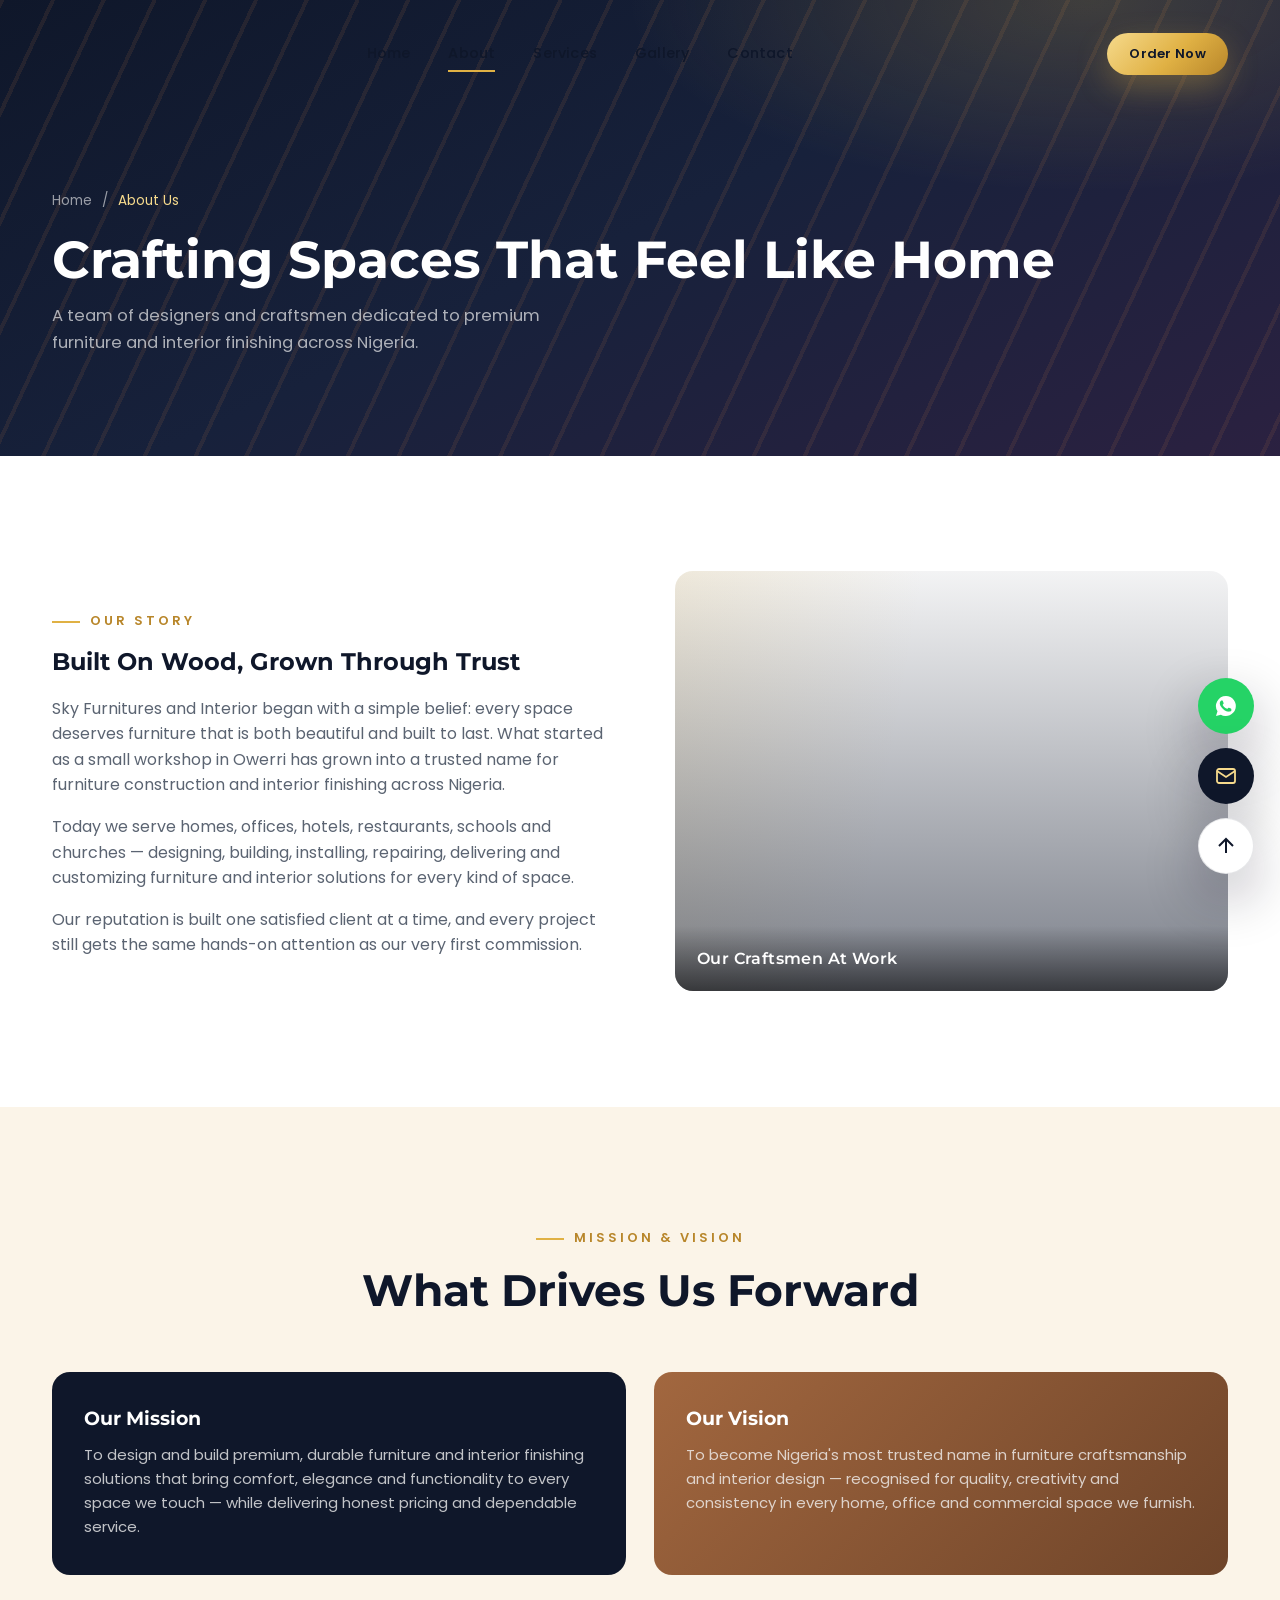
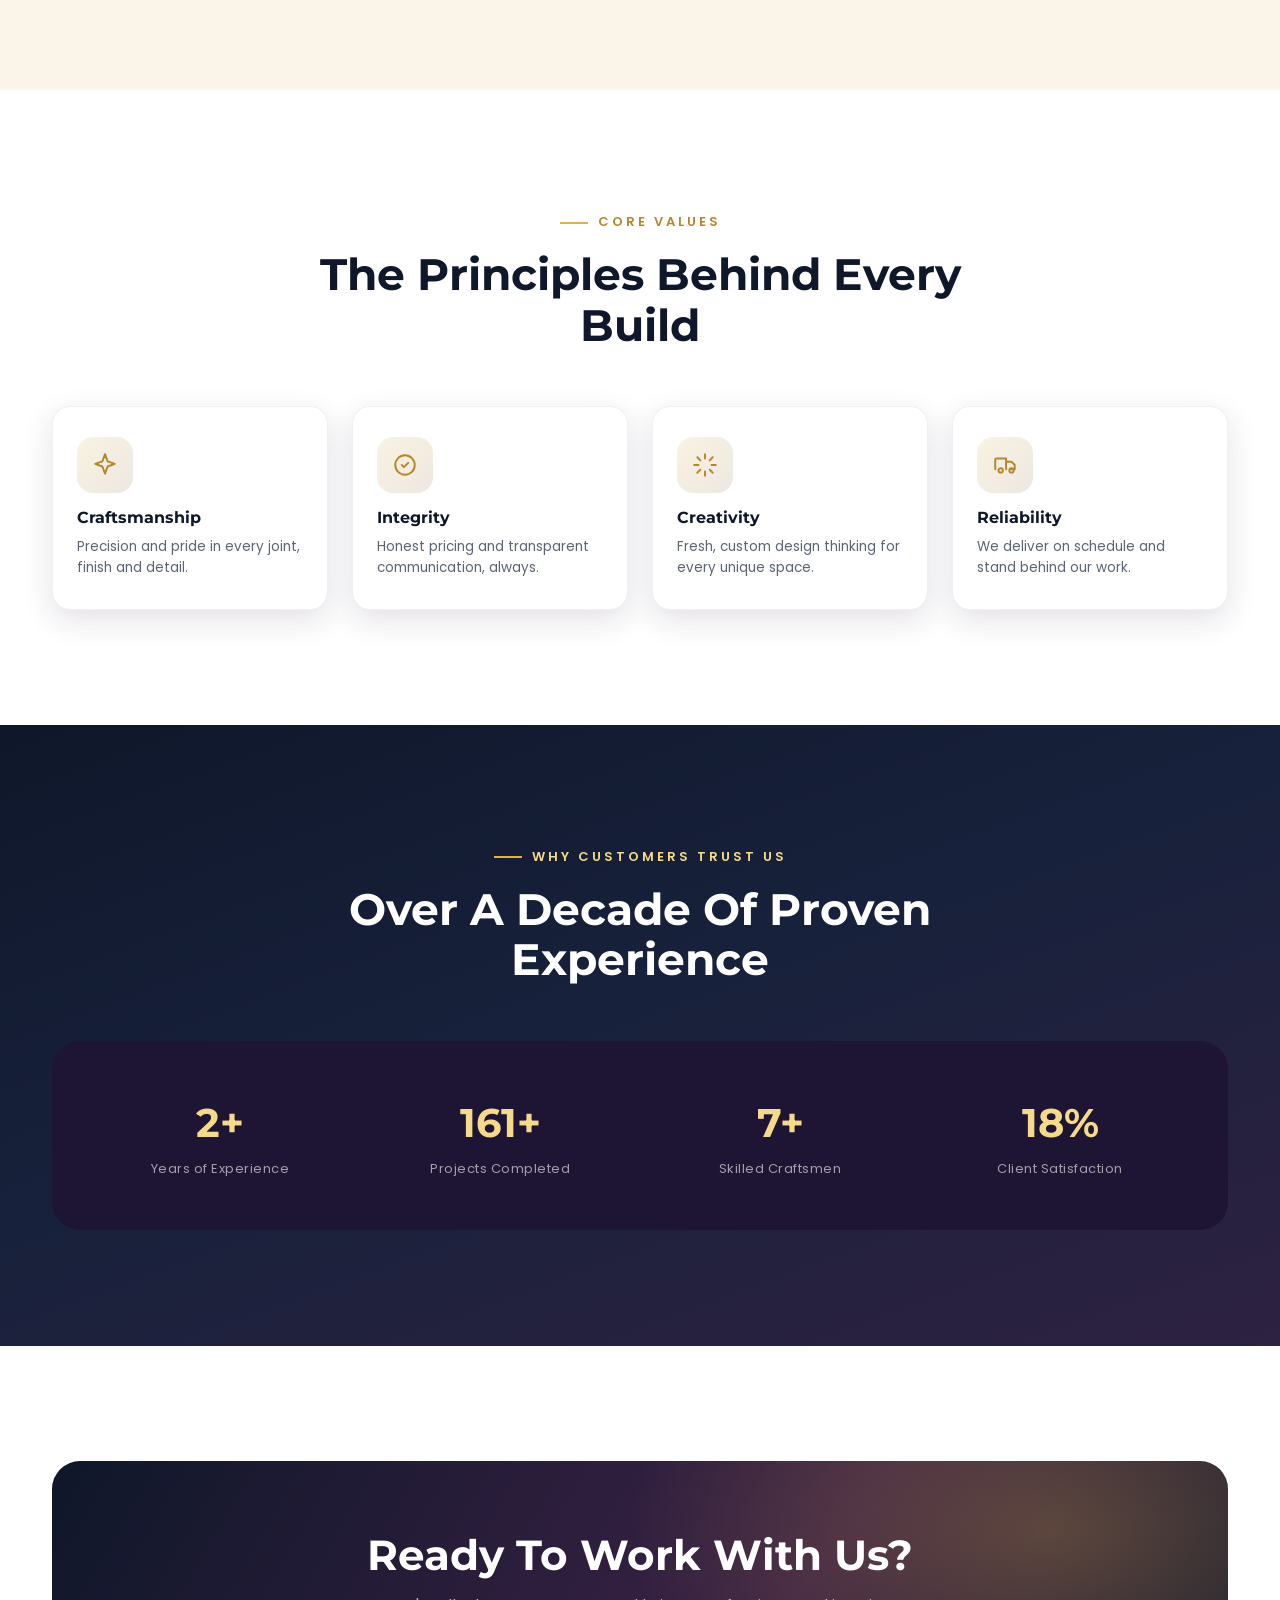
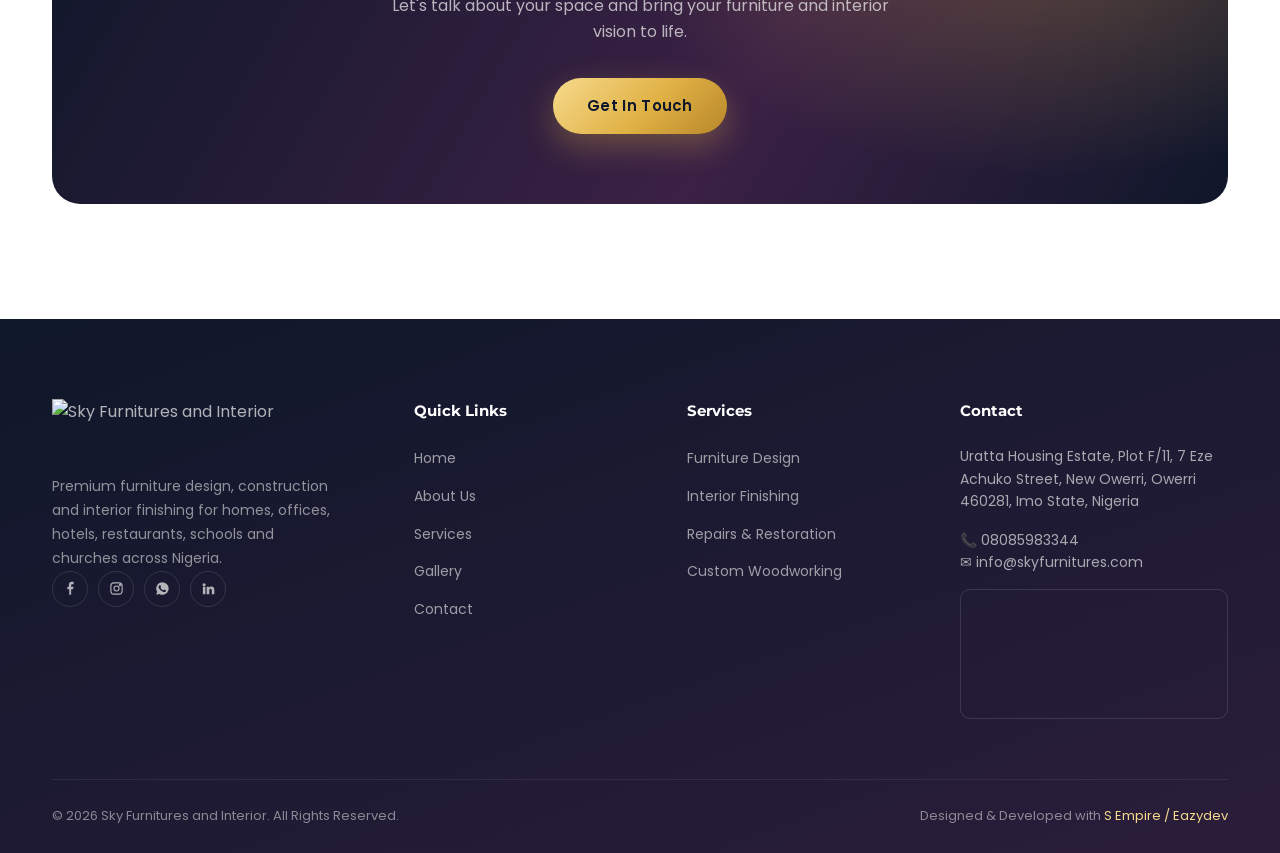
==== about.html @ 133203fb "Add files via upload" ====
<!DOCTYPE html>
<html lang="en">
<head>
<meta charset="UTF-8">
<meta name="viewport" content="width=device-width, initial-scale=1.0">
<title>About Us | Sky Furnitures &amp; Interior</title>
<meta name="description" content="Learn the story, mission, vision and values behind Sky Furnitures and Interior — premium furniture and interior finishing craftsmen in Nigeria.">
<link rel="icon" type="image/svg+xml" href="images/icon.svg">
<link rel="preconnect" href="https://fonts.googleapis.com">
<link href="https://fonts.googleapis.com/css2?family=Montserrat:wght@500;600;700;800&family=Poppins:wght@300;400;500;600;700&display=swap" rel="stylesheet">
<link rel="stylesheet" href="style.css">
<link rel="stylesheet" href="responsive.css">
</head>
<body>

<div id="preloader" aria-hidden="true"><div class="loader-mark"></div></div>

<header class="site-header on-light">
  <div class="container nav-wrap">
    <a href="index.html" class="brand" aria-label="Sky Furnitures and Interior home">
      <img src="images/logo.svg" alt="" class="logo-full">
      <img src="images/logo-light.svg" alt="Sky Furnitures and Interior" class="logo-light">
    </a>
    <nav class="nav-links" id="navLinks">
      <a href="index.html">Home</a>
      <a href="about.html">About</a>
      <a href="services.html">Services</a>
      <a href="gallery.html">Gallery</a>
      <a href="contact.html">Contact</a>
    </nav>
    <div class="nav-cta">
      <a href="contact.html#order" class="btn btn-primary btn-sm">Order Now</a>
      <button class="hamburger" id="hamburger" aria-label="Toggle menu" aria-expanded="false">
        <span></span><span></span><span></span>
      </button>
    </div>
  </div>
</header>

<section class="page-hero">
  <div class="container">
    <div class="breadcrumb"><a href="index.html">Home</a> / <span class="accent">About Us</span></div>
    <h1>Crafting Spaces That Feel Like Home</h1>
    <p>A team of designers and craftsmen dedicated to premium furniture and interior finishing across Nigeria.</p>
  </div>
</section>

<section class="section">
  <div class="container story-grid">
    <div class="reveal">
      <span class="eyebrow">Our Story</span>
      <h2 style="margin-bottom:20px;">Built On Wood, Grown Through Trust</h2>
      <p style="color:var(--text-muted);margin-bottom:16px;">Sky Furnitures and Interior began with a simple belief: every space deserves furniture that is both beautiful and built to last. What started as a small workshop in Owerri has grown into a trusted name for furniture construction and interior finishing across Nigeria.</p>
      <p style="color:var(--text-muted);margin-bottom:16px;">Today we serve homes, offices, hotels, restaurants, schools and churches — designing, building, installing, repairing, delivering and customizing furniture and interior solutions for every kind of space.</p>
      <p style="color:var(--text-muted);">Our reputation is built one satisfied client at a time, and every project still gets the same hands-on attention as our very first commission.</p>
    </div>
    <div class="reveal reveal-delay-1">
      <div class="tile photo" style="height:420px;background-image:url('https://images.unsplash.com/photo-1779031242515-205111711b23?w=1000&q=78&auto=format&fit=crop&ixlib=rb-4.1.0')">
        <span class="tile-label">Our Craftsmen At Work</span>
      </div>
    </div>
  </div>
</section>

<section class="section section-light">
  <div class="container">
    <div class="section-head center">
      <span class="eyebrow">Mission &amp; Vision</span>
      <h2>What Drives Us Forward</h2>
    </div>
    <div class="mv-grid">
      <div class="mv-card mission reveal">
        <h3>Our Mission</h3>
        <p>To design and build premium, durable furniture and interior finishing solutions that bring comfort, elegance and functionality to every space we touch — while delivering honest pricing and dependable service.</p>
      </div>
      <div class="mv-card vision reveal reveal-delay-1">
        <h3>Our Vision</h3>
        <p>To become Nigeria's most trusted name in furniture craftsmanship and interior design — recognised for quality, creativity and consistency in every home, office and commercial space we furnish.</p>
      </div>
    </div>
  </div>
</section>

<section class="section">
  <div class="container">
    <div class="section-head center">
      <span class="eyebrow">Core Values</span>
      <h2>The Principles Behind Every Build</h2>
    </div>
    <div class="values-grid">
      <div class="value-card reveal">
        <div class="why-icon"><svg viewBox="0 0 24 24" fill="none" stroke="currentColor" stroke-width="1.8" stroke-linecap="round" stroke-linejoin="round"><path d="M12 2l2.4 6.6L21 11l-6.6 2.4L12 20l-2.4-6.6L3 11l6.6-2.4z"/></svg></div>
        <h4>Craftsmanship</h4>
        <p>Precision and pride in every joint, finish and detail.</p>
      </div>
      <div class="value-card reveal reveal-delay-1">
        <div class="why-icon"><svg viewBox="0 0 24 24" fill="none" stroke="currentColor" stroke-width="1.8" stroke-linecap="round" stroke-linejoin="round"><circle cx="12" cy="12" r="9"/><path d="M9 12l2 2 4-4"/></svg></div>
        <h4>Integrity</h4>
        <p>Honest pricing and transparent communication, always.</p>
      </div>
      <div class="value-card reveal reveal-delay-2">
        <div class="why-icon"><svg viewBox="0 0 24 24" fill="none" stroke="currentColor" stroke-width="1.8" stroke-linecap="round" stroke-linejoin="round"><path d="M12 2v4M12 18v4M4.9 4.9l2.8 2.8M16.3 16.3l2.8 2.8M2 12h4M18 12h4M4.9 19.1l2.8-2.8M16.3 7.7l2.8-2.8"/></svg></div>
        <h4>Creativity</h4>
        <p>Fresh, custom design thinking for every unique space.</p>
      </div>
      <div class="value-card reveal">
        <div class="why-icon"><svg viewBox="0 0 24 24" fill="none" stroke="currentColor" stroke-width="1.8" stroke-linecap="round" stroke-linejoin="round"><path d="M3 16V7a1 1 0 0 1 1-1h9v10M14 9h4l3 3v4h-3M8 19a2 2 0 1 0 0-4 2 2 0 0 0 0 4zM18 19a2 2 0 1 0 0-4 2 2 0 0 0 0 4z"/></svg></div>
        <h4>Reliability</h4>
        <p>We deliver on schedule and stand behind our work.</p>
      </div>
    </div>
  </div>
</section>

<section class="section section-dark">
  <div class="container">
    <div class="section-head center">
      <span class="eyebrow">Why Customers Trust Us</span>
      <h2>Over A Decade Of Proven Experience</h2>
    </div>
    <div class="stats-strip">
      <div class="stat"><b data-counter="12" data-suffix="+">0</b><span>Years of Experience</span></div>
      <div class="stat"><b data-counter="850" data-suffix="+">0</b><span>Projects Completed</span></div>
      <div class="stat"><b data-counter="40" data-suffix="+">0</b><span>Skilled Craftsmen</span></div>
      <div class="stat"><b data-counter="98" data-suffix="%">0</b><span>Client Satisfaction</span></div>
    </div>
  </div>
</section>

<section class="section">
  <div class="container">
    <div class="cta-banner reveal-zoom">
      <h2>Ready To Work With Us?</h2>
      <p>Let's talk about your space and bring your furniture and interior vision to life.</p>
      <a href="contact.html" class="btn btn-primary">Get In Touch</a>
    </div>
  </div>
</section>

<footer class="site-footer">
  <div class="container">
    <div class="footer-grid">
      <div class="footer-about">
        <img src="images/logo-light.svg" alt="Sky Furnitures and Interior">
        <p>Premium furniture design, construction and interior finishing for homes, offices, hotels, restaurants, schools and churches across Nigeria.</p>
        <div class="footer-social">
          <a href="#" aria-label="Facebook"><svg viewBox="0 0 24 24" fill="currentColor"><path d="M13 22v-9h3l1-4h-4V7c0-1 .3-2 2-2h2V1h-3c-3 0-4.5 2-4.5 4.5V9H7v4h3v9z"/></svg></a>
          <a href="#" aria-label="Instagram"><svg viewBox="0 0 24 24" fill="none" stroke="currentColor" stroke-width="1.8"><rect x="3" y="3" width="18" height="18" rx="5"/><circle cx="12" cy="12" r="4"/><circle cx="17.5" cy="6.5" r="1"/></svg></a>
          <a href="https://wa.me/2348085983344" aria-label="WhatsApp"><svg viewBox="0 0 24 24" fill="currentColor"><path d="M12 2a10 10 0 0 0-8.5 15.3L2 22l4.9-1.3A10 10 0 1 0 12 2zm5.6 14.2c-.2.7-1.4 1.3-2 1.4-.5.1-1.2.1-1.9-.1-.4-.1-1-.3-1.7-.6-3-1.3-4.9-4.3-5-4.5-.2-.2-1.2-1.6-1.2-3 0-1.4.7-2.1 1-2.4.3-.3.6-.4.8-.4h.6c.2 0 .4 0 .6.5.2.5.8 1.9.8 2 .1.2.1.3 0 .5-.1.2-.1.3-.3.5l-.4.5c-.1.2-.3.3-.1.6.2.3.8 1.3 1.7 2.1 1.2 1 2.1 1.4 2.4 1.5.3.1.5.1.6-.1l.7-.8c.3-.3.5-.3.8-.2l1.8.9c.2.1.4.2.5.3.1.2.1.9-.1 1.6z"/></svg></a>
          <a href="#" aria-label="LinkedIn"><svg viewBox="0 0 24 24" fill="currentColor"><path d="M4.98 3.5a2.5 2.5 0 1 1 0 5 2.5 2.5 0 0 1 0-5zM3 9h4v12H3zM9 9h3.8v1.7h.1c.5-1 1.8-2 3.7-2 4 0 4.7 2.6 4.7 6V21h-4v-5.6c0-1.3 0-3-1.8-3-1.9 0-2.2 1.5-2.2 3V21H9z"/></svg></a>
        </div>
      </div>
      <div class="footer-col">
        <h5>Quick Links</h5>
        <ul>
          <li><a href="index.html">Home</a></li>
          <li><a href="about.html">About Us</a></li>
          <li><a href="services.html">Services</a></li>
          <li><a href="gallery.html">Gallery</a></li>
          <li><a href="contact.html">Contact</a></li>
        </ul>
      </div>
      <div class="footer-col">
        <h5>Services</h5>
        <ul>
          <li><a href="services.html">Furniture Design</a></li>
          <li><a href="services.html">Interior Finishing</a></li>
          <li><a href="services.html">Repairs &amp; Restoration</a></li>
          <li><a href="services.html">Custom Woodworking</a></li>
        </ul>
      </div>
      <div class="footer-col">
        <h5>Contact</h5>
        <div class="info-row"><p>Uratta Housing Estate, Plot F/11, 7 Eze Achuko Street, New Owerri, Owerri 460281, Imo State, Nigeria</p></div>
        <div class="info-row"><p>📞 08085983344<br>✉ info@skyfurnitures.com</p></div>
        <div class="footer-map-embed"><iframe src="https://www.google.com/maps?q=Uratta%20Housing%20Estate%2C%20New%20Owerri%2C%20Owerri%2C%20Imo%20State%2C%20Nigeria&output=embed" loading="lazy" referrerpolicy="no-referrer-when-downgrade" title="Sky Furnitures and Interior location map"></iframe></div>
      </div>
    </div>
    <div class="footer-bottom">
      <span>© 2026 Sky Furnitures and Interior. All Rights Reserved.</span>
      <span class="credit">Designed &amp; Developed with <a href="#">S Empire / Eazydev</a></span>
    </div>
  </div>
</footer>

<div class="fab-stack">
  <a class="fab fab-whatsapp" href="https://wa.me/2348085983344" target="_blank" rel="noopener" aria-label="Chat on WhatsApp">
    <span class="fab-tooltip">Chat on WhatsApp</span>
    <svg viewBox="0 0 24 24" fill="currentColor"><path d="M12 2a10 10 0 0 0-8.5 15.3L2 22l4.9-1.3A10 10 0 1 0 12 2zm5.6 14.2c-.2.7-1.4 1.3-2 1.4-.5.1-1.2.1-1.9-.1-.4-.1-1-.3-1.7-.6-3-1.3-4.9-4.3-5-4.5-.2-.2-1.2-1.6-1.2-3 0-1.4.7-2.1 1-2.4.3-.3.6-.4.8-.4h.6c.2 0 .4 0 .6.5.2.5.8 1.9.8 2 .1.2.1.3 0 .5-.1.2-.1.3-.3.5l-.4.5c-.1.2-.3.3-.1.6.2.3.8 1.3 1.7 2.1 1.2 1 2.1 1.4 2.4 1.5.3.1.5.1.6-.1l.7-.8c.3-.3.5-.3.8-.2l1.8.9c.2.1.4.2.5.3.1.2.1.9-.1 1.6z"/></svg>
  </a>
  <a class="fab fab-email" href="mailto:info@skyfurnitures.com" aria-label="Email us">
    <span class="fab-tooltip">Email Us</span>
    <svg viewBox="0 0 24 24" fill="none" stroke="currentColor" stroke-width="1.8"><rect x="3" y="5" width="18" height="14" rx="2"/><path d="M3 7l9 6 9-6"/></svg>
  </a>
  <button class="fab fab-top" aria-label="Back to top">
    <svg viewBox="0 0 24 24" fill="none" stroke="currentColor" stroke-width="2"><path d="M12 19V5M5 12l7-7 7 7"/></svg>
  </button>
</div>

<script src="script.js"></script>
</body>
</html>
---- style.css ----
/* =====================================================================
   SKY FURNITURES & INTERIOR — MAIN STYLESHEET
   Design tokens: Dark Navy / Walnut Brown / Gold / Light
   Fonts: Montserrat (display) + Poppins (body)
   ===================================================================== */

:root{
  /* ---- Brand colors ---- */
  --primary:#0F172A;
  --secondary:#1E1433;
  --accent:#E0B144;
  --accent-light:#F6DA8C;
  --accent-dark:#B8862A;
  --wood:#A2673F;
  --wood-dark:#6E4429;
  --plum:#3B2145;
  --emerald:#1C4B43;
  --light:#FBF4E8;
  --white:#FFFFFF;
  --text-dark:#1F2937;
  --text-muted:#5B6472;

  /* ---- Elevation / glass ---- */
  --glass-bg:rgba(255,255,255,0.08);
  --glass-border:rgba(224,177,68,0.22);
  --shadow-soft:0 10px 30px rgba(59,33,69,0.14);
  --shadow-lift:0 22px 55px rgba(15,10,30,0.32);
  --shadow-gold:0 12px 32px rgba(224,177,68,0.32);

  /* ---- Radii / spacing ---- */
  --radius-sm:10px;
  --radius-md:18px;
  --radius-lg:28px;
  --radius-pill:999px;
  --gap-section: clamp(64px, 9vw, 130px);
  --container:1240px;

  /* ---- Type ---- */
  --font-display:'Montserrat', sans-serif;
  --font-body:'Poppins', sans-serif;

  --ease:cubic-bezier(.16,.84,.44,1);
}

/* ---------------------------------------------------------------------
   RESET
--------------------------------------------------------------------- */
*,*::before,*::after{box-sizing:border-box;margin:0;padding:0;}
html{scroll-behavior:smooth;}
body{
  font-family:var(--font-body);
  color:var(--text-dark);
  background:var(--white);
  line-height:1.6;
  overflow-x:hidden;
  -webkit-font-smoothing:antialiased;
}
img{max-width:100%;display:block;}
a{text-decoration:none;color:inherit;}
ul{list-style:none;}
button{font-family:inherit;border:none;cursor:pointer;background:none;}
input,textarea,select{font-family:inherit;}
h1,h2,h3,h4{font-family:var(--font-display);color:var(--primary);line-height:1.15;font-weight:700;}
.container{max-width:var(--container);margin:0 auto;padding:0 32px;}

/* visible keyboard focus */
a:focus-visible,button:focus-visible,input:focus-visible,textarea:focus-visible,select:focus-visible{
  outline:2px solid var(--accent);
  outline-offset:3px;
  border-radius:4px;
}

@media (prefers-reduced-motion: reduce){
  *,*::before,*::after{animation-duration:0.001ms !important;animation-iteration-count:1 !important;transition-duration:0.001ms !important;scroll-behavior:auto !important;}
}

/* ---------------------------------------------------------------------
   UTILITIES
--------------------------------------------------------------------- */
.section{padding:var(--gap-section) 0;}
.section-dark{background:linear-gradient(160deg,var(--primary) 0%,#17213b 45%,var(--plum) 130%);color:var(--light);}
.section-dark h2,.section-dark h3{color:var(--white);}
.section-light{background:var(--light);}

.eyebrow{
  display:inline-flex;align-items:center;gap:10px;
  font-family:var(--font-body);font-size:13px;font-weight:600;
  letter-spacing:3px;text-transform:uppercase;color:var(--accent-dark);
  margin-bottom:16px;
}
.eyebrow::before{content:"";width:28px;height:2px;background:var(--accent);display:inline-block;}
.section-dark .eyebrow{color:var(--accent-light);}

.section-head{max-width:680px;margin-bottom:56px;}
.section-head.center{margin-left:auto;margin-right:auto;text-align:center;}
.section-head h2{font-size:clamp(30px,4vw,44px);margin-bottom:16px;}
.section-head p{color:var(--text-muted);font-size:17px;}
.section-dark .section-head p{color:rgba(245,245,245,0.72);}

.btn{
  display:inline-flex;align-items:center;justify-content:center;gap:10px;
  padding:16px 34px;border-radius:var(--radius-pill);
  font-weight:600;font-size:15px;letter-spacing:0.3px;
  transition:transform .35s var(--ease),box-shadow .35s var(--ease),background .35s var(--ease),color .35s var(--ease);
  position:relative;overflow:hidden;white-space:nowrap;
}
.btn-primary{
  background:linear-gradient(135deg,var(--accent-light),var(--accent) 55%,var(--accent-dark));
  color:var(--primary);box-shadow:var(--shadow-gold);
}
.btn-primary:hover{transform:translateY(-3px);box-shadow:0 20px 44px rgba(224,177,68,0.42);}
.btn-outline{
  border:1.5px solid rgba(245,245,245,0.35);color:var(--white);background:rgba(255,255,255,0.04);
}
.btn-outline:hover{border-color:var(--accent);background:rgba(212,175,55,0.1);transform:translateY(-3px);}
.btn-dark{background:var(--primary);color:var(--white);}
.btn-dark:hover{transform:translateY(-3px);box-shadow:var(--shadow-lift);}
.btn-sm{padding:11px 22px;font-size:13px;}

/* ripple */
.btn .ripple{
  position:absolute;border-radius:50%;transform:scale(0);
  background:rgba(255,255,255,0.5);animation:ripple .6s var(--ease);pointer-events:none;
}
@keyframes ripple{to{transform:scale(3.2);opacity:0;}}

.divider-wood{
  width:100%;height:34px;
  background:url("data:image/svg+xml,%3Csvg xmlns='http://www.w3.org/2000/svg' viewBox='0 0 1200 40' preserveAspectRatio='none'%3E%3Cpath d='M0 20 Q150 4 300 20 T600 20 T900 20 T1200 20' stroke='%23D4AF37' stroke-width='1.4' fill='none' opacity='0.55'/%3E%3Cpath d='M0 26 Q150 12 300 26 T600 26 T900 26 T1200 26' stroke='%238B5E3C' stroke-width='1' fill='none' opacity='0.4'/%3E%3C/svg%3E") center/cover no-repeat;
  opacity:0.9;
}

.reveal{opacity:0;transform:translateY(36px);transition:opacity .8s var(--ease),transform .8s var(--ease);}
.reveal.in-view{opacity:1;transform:translateY(0);}
.reveal-zoom{opacity:0;transform:scale(.92);transition:opacity .8s var(--ease),transform .8s var(--ease);}
.reveal-zoom.in-view{opacity:1;transform:scale(1);}
.reveal-delay-1.in-view{transition-delay:.12s;}
.reveal-delay-2.in-view{transition-delay:.24s;}
.reveal-delay-3.in-view{transition-delay:.36s;}

/* placeholder "photo" tiles built from CSS — no external images needed */
.tile{
  position:relative;border-radius:var(--radius-md);overflow:hidden;
  background:linear-gradient(145deg,#1a2740,#0c1424);
  display:flex;align-items:flex-end;
}
.tile::before{
  content:"";position:absolute;inset:0;
  background:
    radial-gradient(120% 80% at 15% 0%, rgba(212,175,55,0.18), transparent 55%),
    repeating-linear-gradient(100deg, rgba(139,94,60,0.18) 0 3px, transparent 3px 26px);
}
.tile .tile-icon{position:absolute;inset:0;display:flex;align-items:center;justify-content:center;opacity:.9;}
.tile .tile-icon svg{width:34%;max-width:150px;stroke:var(--accent);opacity:.55;}
.tile .tile-label{
  position:relative;z-index:1;padding:20px 22px;font-family:var(--font-display);
  color:var(--white);font-weight:600;letter-spacing:0.4px;
  background:linear-gradient(to top, rgba(0,0,0,0.55), transparent);
  width:100%;
}

/* photo tiles: real photography with the same premium framing as CSS placeholders */
.tile.photo{background-size:cover;background-position:center;transition:transform .6s var(--ease);}
.tile.photo::before{
  background:
    linear-gradient(180deg, rgba(15,23,42,0.05) 0%, rgba(15,23,42,0.55) 100%),
    linear-gradient(100deg, rgba(224,177,68,0.14) 0%, transparent 40%);
}
.tile.photo .tile-icon{display:none;}
a .tile.photo, .masonry-item:hover .tile.photo, .product-card:hover .tile.photo{transform:scale(1.06);}
.tile.photo{overflow:hidden;}

/* ---------------------------------------------------------------------
   PRELOADER
--------------------------------------------------------------------- */
#preloader{
  position:fixed;inset:0;z-index:9999;background:var(--primary);
  display:flex;align-items:center;justify-content:center;
  transition:opacity .6s ease, visibility .6s ease;
}
#preloader.hidden{opacity:0;visibility:hidden;}
.loader-mark{width:64px;height:64px;position:relative;}
.loader-mark::before,.loader-mark::after{
  content:"";position:absolute;inset:0;border-radius:50%;
  border:2px solid transparent;
}
.loader-mark::before{border-top-color:var(--accent);animation:spin 1s linear infinite;}
.loader-mark::after{border-bottom-color:rgba(212,175,55,0.3);animation:spin 1.6s linear infinite reverse;}
@keyframes spin{to{transform:rotate(360deg);}}

/* ---------------------------------------------------------------------
   HEADER / NAV
--------------------------------------------------------------------- */
.site-header{
  position:fixed;top:0;left:0;width:100%;z-index:1000;
  padding:22px 0;transition:padding .4s var(--ease), background .4s var(--ease), box-shadow .4s var(--ease);
}
.site-header .nav-wrap{
  display:flex;align-items:center;justify-content:space-between;
}
.brand{display:flex;align-items:center;gap:10px;}
.brand img{height:64px;width:auto;transition:height .4s var(--ease);}
.brand .logo-full{display:block;}
.brand .logo-light{display:none;}

.nav-links{display:flex;align-items:center;gap:38px;}
.nav-links a{
  font-size:14.5px;font-weight:500;color:var(--white);position:relative;
  padding:6px 0;letter-spacing:.2px;
}
.nav-links a::after{
  content:"";position:absolute;left:0;bottom:0;width:0;height:2px;
  background:var(--accent);transition:width .35s var(--ease);
}
.nav-links a:hover::after,.nav-links a.active::after{width:100%;}
.nav-links a.active{color:var(--accent-light);}

.nav-cta{display:flex;align-items:center;gap:18px;}
.hamburger{
  display:none;flex-direction:column;gap:5px;width:30px;z-index:1200;
}
.hamburger span{height:2px;width:100%;background:var(--white);transition:transform .35s var(--ease),opacity .35s var(--ease);}

.site-header.scrolled{
  background:rgba(15,23,42,0.92);backdrop-filter:blur(14px);
  box-shadow:0 8px 30px rgba(0,0,0,0.25);padding:12px 0;
}
.site-header.scrolled .brand img{height:52px;}
.site-header:not(.scrolled) .nav-links a{color:var(--white);}
.site-header.on-light:not(.scrolled) .nav-links a,
.site-header.on-light:not(.scrolled) .hamburger span{color:var(--primary);}
.site-header.on-light:not(.scrolled) .hamburger span{background:var(--primary);}
.site-header:not(.on-light):not(.scrolled) .brand .logo-full{display:none;}
.site-header:not(.on-light):not(.scrolled) .brand .logo-light{display:block;}
.site-header.scrolled .brand .logo-full{display:none;}
.site-header.scrolled .brand .logo-light{display:block;}
.site-header.on-light.scrolled .brand .logo-light{display:none;}
.site-header.on-light.scrolled .brand .logo-full{display:block;}
.hamburger span{background:var(--white);}

/* mobile menu */
@media(max-width:920px){
  .hamburger{display:flex;}
  .nav-links{
    position:fixed;top:0;right:0;height:100vh;width:min(78vw,340px);
    background:var(--primary);flex-direction:column;justify-content:center;
    gap:30px;padding:40px;transform:translateX(100%);
    transition:transform .5s var(--ease);
  }
  .nav-links.open{transform:translateX(0);box-shadow:-20px 0 50px rgba(0,0,0,.35);}
  .nav-links a{color:var(--white) !important;font-size:18px;}
  .nav-cta .btn-primary{display:none;}
  .nav-links.open::after{content:"";}
  body.menu-open{overflow:hidden;}
  .hamburger.active span:nth-child(1){transform:translateY(7px) rotate(45deg);}
  .hamburger.active span:nth-child(2){opacity:0;}
  .hamburger.active span:nth-child(3){transform:translateY(-7px) rotate(-45deg);}
}

/* ---------------------------------------------------------------------
   HERO + SLIDESHOW
--------------------------------------------------------------------- */
.hero{
  position:relative;min-height:100vh;display:flex;align-items:center;
  overflow:hidden;background:var(--primary);color:var(--white);
}
.hero-slides{position:absolute;inset:0;z-index:0;}
.hero-slide{
  position:absolute;inset:0;opacity:0;transform:scale(1.08);
  transition:opacity 1.4s var(--ease);
}
.hero-slide.active{opacity:1;z-index:1;animation:kenburns 9s ease-in-out forwards;}
@keyframes kenburns{
  0%{transform:scale(1.1) translate(0,0);}
  100%{transform:scale(1) translate(-1%, -1%);}
}
.hero-slide .slide-bg{position:absolute;inset:0;background-size:cover;background-position:center;}
.hero-slide .slide-bg::before{
  content:"";position:absolute;inset:0;
  background:
    radial-gradient(120% 90% at 80% 0%, rgba(224,177,68,0.16), transparent 55%),
    linear-gradient(150deg, rgba(15,23,42,0.55), rgba(59,33,69,0.55) 60%, rgba(15,23,42,0.75));
}
.hero-slide .slide-bg::after{
  content:"";position:absolute;inset:0;
  background-image:repeating-linear-gradient(115deg, rgba(224,177,68,0.08) 0 4px, transparent 4px 46px);
  mix-blend-mode:overlay;
}
.hero-overlay{position:absolute;inset:0;background:linear-gradient(180deg, rgba(15,23,42,0.35), rgba(15,23,42,0.92) 82%);z-index:1;}
.hero-content{position:relative;z-index:2;padding-top:80px;width:100%;}
.hero-grid{display:grid;grid-template-columns:1.15fr .85fr;gap:60px;align-items:center;}

.hero-tag{
  display:inline-flex;align-items:center;gap:10px;padding:9px 18px;
  border:1px solid rgba(212,175,55,0.4);border-radius:var(--radius-pill);
  font-size:13px;letter-spacing:2px;text-transform:uppercase;color:var(--accent-light);
  background:rgba(212,175,55,0.08);margin-bottom:26px;
}
.hero h1{
  font-size:clamp(38px,5.4vw,64px);font-weight:700;color:var(--white);
  margin-bottom:22px;
}
.hero h1 .type-cursor{display:inline-block;width:3px;background:var(--accent);margin-left:4px;animation:blink 1s steps(1) infinite;}
@keyframes blink{50%{opacity:0;}}
.hero p.lead{font-size:18px;color:rgba(245,245,245,0.78);max-width:560px;margin-bottom:36px;}
.hero-actions{display:flex;gap:18px;flex-wrap:wrap;margin-bottom:56px;}

.hero-stats{display:flex;gap:44px;flex-wrap:wrap;}
.stat b{
  display:block;font-family:var(--font-display);font-size:32px;color:var(--accent-light);
}
.stat span{font-size:13px;color:rgba(245,245,245,0.62);letter-spacing:.5px;}

/* floating product card + slide dots */
.hero-visual{position:relative;height:520px;}
.floating-card{
  position:absolute;background:var(--glass-bg);border:1px solid var(--glass-border);
  backdrop-filter:blur(16px);border-radius:var(--radius-md);padding:20px;
  box-shadow:var(--shadow-lift);animation:floaty 6s ease-in-out infinite;
}
.floating-card.card-1{top:6%;left:4%;width:230px;animation-delay:0s;}
.floating-card.card-2{bottom:10%;right:2%;width:210px;animation-delay:1.4s;}
.floating-card.card-3{top:42%;right:20%;width:150px;animation-delay:.7s;padding:14px;}
@keyframes floaty{0%,100%{transform:translateY(0);}50%{transform:translateY(-16px);}}
.floating-card .fc-icon{width:38px;height:38px;border-radius:10px;background:linear-gradient(135deg,var(--accent-light),var(--accent-dark));display:flex;align-items:center;justify-content:center;margin-bottom:12px;}
.floating-card .fc-icon svg{width:20px;height:20px;stroke:var(--primary);}
.floating-card h4{color:var(--white);font-size:15px;margin-bottom:4px;}
.floating-card p{color:rgba(245,245,245,0.6);font-size:12.5px;}

.slide-dots{position:absolute;bottom:14px;left:0;display:flex;gap:10px;z-index:3;}
.slide-dots button{
  width:34px;height:4px;border-radius:2px;background:rgba(255,255,255,0.28);
  transition:background .35s var(--ease), width .35s var(--ease);
}
.slide-dots button.active{background:var(--accent);width:52px;}

.scroll-indicator{
  position:absolute;bottom:26px;left:50%;transform:translateX(-50%);z-index:3;
  display:flex;flex-direction:column;align-items:center;gap:8px;color:rgba(245,245,245,0.55);
  font-size:11px;letter-spacing:2px;text-transform:uppercase;
}
.scroll-indicator .mouse{width:22px;height:36px;border:1.5px solid rgba(245,245,245,0.4);border-radius:12px;position:relative;}
.scroll-indicator .mouse::before{
  content:"";position:absolute;top:6px;left:50%;translate:-50% 0;width:3px;height:8px;border-radius:2px;
  background:var(--accent);animation:scrolldown 1.6s ease-in-out infinite;
}
@keyframes scrolldown{0%{opacity:1;top:6px;}100%{opacity:0;top:18px;}}

@media(max-width:980px){
  .hero-grid{grid-template-columns:1fr;}
  .hero-visual{height:340px;margin-top:20px;}
}

/* ---------------------------------------------------------------------
   ABOUT PREVIEW
--------------------------------------------------------------------- */
.about-preview .grid2{display:grid;grid-template-columns:.9fr 1.1fr;gap:70px;align-items:center;}
.about-visual{position:relative;}
.about-visual .tile{height:440px;}
.about-visual .badge-float{
  position:absolute;bottom:-30px;left:-30px;background:var(--white);
  border-radius:var(--radius-md);padding:22px 26px;box-shadow:var(--shadow-lift);
  display:flex;align-items:center;gap:16px;
}
.badge-float b{font-family:var(--font-display);font-size:30px;color:var(--accent-dark);}
.badge-float span{font-size:12.5px;color:var(--text-muted);display:block;max-width:110px;}
.about-copy p{color:var(--text-muted);margin-bottom:18px;font-size:16px;}
.about-copy .signature{font-family:var(--font-display);font-style:italic;color:var(--wood);margin:24px 0;font-size:18px;}

@media(max-width:900px){
  .about-preview .grid2{grid-template-columns:1fr;gap:80px 0;}
  .about-visual .badge-float{position:static;margin-top:22px;width:fit-content;}
}

/* ---------------------------------------------------------------------
   WHY CHOOSE US
--------------------------------------------------------------------- */
.why-grid{display:grid;grid-template-columns:repeat(3,1fr);gap:28px;}
.why-card{
  background:var(--white);border-radius:var(--radius-md);padding:34px 28px;
  box-shadow:var(--shadow-soft);transition:transform .4s var(--ease),box-shadow .4s var(--ease);
  border:1px solid rgba(15,23,42,0.05);
}
.why-card:hover{transform:translateY(-8px);box-shadow:var(--shadow-lift);}
.why-icon{
  width:56px;height:56px;border-radius:16px;display:flex;align-items:center;justify-content:center;
  background:linear-gradient(135deg,rgba(212,175,55,0.15),rgba(139,94,60,0.15));margin-bottom:20px;
}
.why-icon svg{width:26px;height:26px;stroke:var(--accent-dark);}
.why-card h3{font-size:19px;margin-bottom:10px;}
.why-card p{color:var(--text-muted);font-size:14.5px;}

@media(max-width:900px){.why-grid{grid-template-columns:repeat(2,1fr);}}
@media(max-width:560px){.why-grid{grid-template-columns:1fr;}}

/* ---------------------------------------------------------------------
   SERVICES CARDS (home preview + services page)
--------------------------------------------------------------------- */
.services-grid{display:grid;grid-template-columns:repeat(3,1fr);gap:28px;}
.service-card{
  position:relative;background:var(--primary);border-radius:var(--radius-md);
  padding:36px 30px;overflow:hidden;color:var(--white);
  transition:transform .45s var(--ease),box-shadow .45s var(--ease);
}
.service-card::before{
  content:"";position:absolute;inset:0;opacity:0;
  background:linear-gradient(135deg,rgba(212,175,55,0.22),transparent 60%);
  transition:opacity .45s var(--ease);
}
.service-card:hover{transform:translateY(-8px);box-shadow:var(--shadow-lift);}
.service-card:hover::before{opacity:1;}
.service-icon{
  width:52px;height:52px;border-radius:14px;background:rgba(212,175,55,0.12);
  border:1px solid rgba(212,175,55,0.3);display:flex;align-items:center;justify-content:center;margin-bottom:22px;
  position:relative;z-index:1;
}
.service-icon svg{width:24px;height:24px;stroke:var(--accent-light);}
.service-card h3{color:var(--white);font-size:18px;margin-bottom:10px;position:relative;z-index:1;}
.service-card p{color:rgba(245,245,245,0.62);font-size:14px;position:relative;z-index:1;}
.service-card .num{
  position:absolute;top:24px;right:28px;font-family:var(--font-display);font-size:13px;
  color:rgba(212,175,55,0.5);letter-spacing:1px;
}

.services-full-grid{display:grid;grid-template-columns:repeat(3,1fr);gap:24px;}
.service-mini{
  background:var(--white);border-radius:var(--radius-sm);padding:26px 22px;
  border:1px solid rgba(15,23,42,0.06);box-shadow:var(--shadow-soft);
  display:flex;gap:16px;align-items:flex-start;
  transition:transform .35s var(--ease),border-color .35s var(--ease);
}
.service-mini:hover{transform:translateY(-6px);border-color:rgba(212,175,55,0.5);}
.service-mini .mini-icon{
  flex:none;width:44px;height:44px;border-radius:12px;
  background:linear-gradient(135deg,rgba(212,175,55,0.15),rgba(139,94,60,0.15));
  display:flex;align-items:center;justify-content:center;
}
.service-mini .mini-icon svg{width:20px;height:20px;stroke:var(--wood-dark);}
.service-mini h4{font-size:15.5px;margin-bottom:6px;}
.service-mini p{font-size:13.5px;color:var(--text-muted);}

@media(max-width:980px){.services-grid,.services-full-grid{grid-template-columns:repeat(2,1fr);}}
@media(max-width:600px){.services-grid,.services-full-grid{grid-template-columns:1fr;}}

/* ---------------------------------------------------------------------
   FEATURED FURNITURE / PRODUCT CARDS
--------------------------------------------------------------------- */
.product-scroller{display:grid;grid-template-columns:repeat(4,1fr);gap:26px;}
.product-card{
  border-radius:var(--radius-md);overflow:hidden;background:var(--white);
  box-shadow:var(--shadow-soft);transition:transform .4s var(--ease),box-shadow .4s var(--ease);
}
.product-card:hover{transform:translateY(-8px);box-shadow:var(--shadow-lift);}
.product-card .tile{height:200px;}
.product-card .p-body{padding:22px;}
.product-card h4{font-size:16.5px;margin-bottom:6px;}
.product-card p{font-size:13.5px;color:var(--text-muted);margin-bottom:16px;}
@media(max-width:980px){.product-scroller{grid-template-columns:repeat(2,1fr);}}
@media(max-width:560px){.product-scroller{grid-template-columns:1fr;}}

/* ---------------------------------------------------------------------
   INTERIOR SHOWCASE
--------------------------------------------------------------------- */
.showcase-grid{
  display:grid;grid-template-columns:repeat(4,1fr);grid-auto-rows:150px;gap:18px;
}
.showcase-grid .tile{border-radius:var(--radius-md);}
.showcase-grid .g-a{grid-column:span 2;grid-row:span 2;}
.showcase-grid .g-b{grid-column:span 2;grid-row:span 1;}
.showcase-grid .g-c{grid-column:span 1;grid-row:span 1;}
@media(max-width:900px){
  .showcase-grid{grid-template-columns:repeat(2,1fr);grid-auto-rows:150px;}
  .showcase-grid .g-a{grid-column:span 2;grid-row:span 2;}
  .showcase-grid .g-b,.showcase-grid .g-c{grid-column:span 1;}
}

/* ---------------------------------------------------------------------
   PROCESS TIMELINE
--------------------------------------------------------------------- */
.process-track{display:grid;grid-template-columns:repeat(5,1fr);gap:20px;position:relative;}
.process-track::before{
  content:"";position:absolute;top:26px;left:8%;right:8%;height:2px;
  background:repeating-linear-gradient(90deg,rgba(212,175,55,0.5) 0 10px, transparent 10px 18px);
}
.process-step{position:relative;text-align:center;}
.process-num{
  width:54px;height:54px;border-radius:50%;margin:0 auto 20px;
  background:linear-gradient(135deg,var(--accent-light),var(--accent-dark));
  color:var(--primary);display:flex;align-items:center;justify-content:center;
  font-family:var(--font-display);font-weight:700;font-size:18px;position:relative;z-index:1;
  box-shadow:var(--shadow-gold);
}
.process-step h4{font-size:15.5px;margin-bottom:8px;color:var(--white);}
.process-step p{font-size:13px;color:rgba(245,245,245,0.6);}
@media(max-width:900px){.process-track{grid-template-columns:repeat(2,1fr);}.process-track::before{display:none;}}
@media(max-width:560px){.process-track{grid-template-columns:1fr;}}

/* ---------------------------------------------------------------------
   TESTIMONIALS
--------------------------------------------------------------------- */
.testimonial-slider{max-width:760px;margin:0 auto;position:relative;text-align:center;overflow:hidden;}
.t-track{display:flex;transition:transform .6s var(--ease);}
.t-slide{flex:0 0 100%;padding:0 12px;}
.t-quote{font-size:20px;font-family:var(--font-display);font-weight:500;color:var(--primary);line-height:1.5;margin-bottom:26px;}
.t-avatar{
  width:60px;height:60px;border-radius:50%;margin:0 auto 14px;
  background:linear-gradient(135deg,var(--wood),var(--accent-dark));
  display:flex;align-items:center;justify-content:center;color:var(--white);font-family:var(--font-display);font-weight:700;
}
.t-name{font-weight:600;font-size:15px;}
.t-role{font-size:13px;color:var(--text-muted);}
.t-stars{color:var(--accent);letter-spacing:2px;margin-bottom:16px;}
.t-nav{display:flex;justify-content:center;gap:12px;margin-top:36px;}
.t-nav button{
  width:44px;height:44px;border-radius:50%;border:1px solid rgba(15,23,42,0.15);
  display:flex;align-items:center;justify-content:center;transition:.3s var(--ease);
}
.t-nav button:hover{background:var(--primary);border-color:var(--primary);color:var(--white);}
.t-nav button svg{width:18px;height:18px;}

/* ---------------------------------------------------------------------
   FAQ ACCORDION
--------------------------------------------------------------------- */
.faq-list{max-width:820px;margin:0 auto;}
.faq-item{border-bottom:1px solid rgba(15,23,42,0.1);}
.faq-q{
  width:100%;display:flex;justify-content:space-between;align-items:center;
  padding:24px 4px;text-align:left;font-family:var(--font-display);font-weight:600;font-size:16.5px;color:var(--primary);
}
.faq-q .plus{
  flex:none;width:28px;height:28px;border-radius:50%;border:1px solid rgba(212,175,55,0.5);
  display:flex;align-items:center;justify-content:center;position:relative;transition:transform .4s var(--ease);
}
.faq-q .plus::before,.faq-q .plus::after{content:"";position:absolute;background:var(--accent-dark);}
.faq-q .plus::before{width:10px;height:1.6px;}
.faq-q .plus::after{width:1.6px;height:10px;transition:transform .3s var(--ease);}
.faq-item.open .faq-q .plus::after{transform:rotate(90deg);opacity:0;}
.faq-item.open .faq-q .plus{transform:rotate(180deg);}
.faq-a{max-height:0;overflow:hidden;transition:max-height .45s var(--ease);}
.faq-a p{padding:0 4px 24px;color:var(--text-muted);font-size:14.5px;max-width:640px;}

/* ---------------------------------------------------------------------
   CTA BANNER
--------------------------------------------------------------------- */
.cta-banner{
  position:relative;border-radius:var(--radius-lg);overflow:hidden;
  background:linear-gradient(120deg,var(--primary),var(--plum) 60%,var(--primary));
  padding:70px 60px;text-align:center;color:var(--white);
}
.cta-banner::before{
  content:"";position:absolute;inset:0;
  background:radial-gradient(60% 120% at 85% 20%, rgba(224,177,68,0.28), transparent 60%);
}
.cta-banner h2{color:var(--white);font-size:clamp(28px,4vw,42px);margin-bottom:14px;position:relative;}
.cta-banner p{color:rgba(245,245,245,0.7);margin-bottom:34px;position:relative;max-width:520px;margin-left:auto;margin-right:auto;}
.cta-banner .btn{position:relative;}

/* ---------------------------------------------------------------------
   PAGE HERO (inner pages)
--------------------------------------------------------------------- */
.page-hero{
  position:relative;padding:190px 0 100px;
  background:linear-gradient(155deg,var(--primary) 0%,#17213b 50%,var(--plum) 140%);
  color:var(--white);overflow:hidden;
}
.page-hero::before{
  content:"";position:absolute;inset:0;
  background:
    radial-gradient(60% 70% at 85% 0%, rgba(224,177,68,0.2), transparent 60%),
    repeating-linear-gradient(115deg, rgba(162,103,63,0.14) 0 4px, transparent 4px 46px);
}
.page-hero .container{position:relative;}
.breadcrumb{display:flex;gap:10px;align-items:center;font-size:13.5px;color:rgba(245,245,245,0.6);margin-bottom:18px;}
.breadcrumb .accent{color:var(--accent-light);}
.page-hero h1{color:var(--white);font-size:clamp(32px,5vw,52px);margin-bottom:14px;}
.page-hero p{color:rgba(245,245,245,0.68);max-width:560px;font-size:16.5px;}

/* ---------------------------------------------------------------------
   ABOUT PAGE
--------------------------------------------------------------------- */
.values-grid{display:grid;grid-template-columns:repeat(4,1fr);gap:24px;}
.value-card{
  background:var(--white);border-radius:var(--radius-md);padding:30px 24px;
  border:1px solid rgba(15,23,42,0.06);box-shadow:var(--shadow-soft);
  transition:transform .35s var(--ease);
}
.value-card:hover{transform:translateY(-6px);}
.value-card .why-icon{margin-bottom:16px;}
.value-card h4{font-size:16px;margin-bottom:8px;}
.value-card p{font-size:13.5px;color:var(--text-muted);}
@media(max-width:900px){.values-grid{grid-template-columns:repeat(2,1fr);}}
@media(max-width:560px){.values-grid{grid-template-columns:1fr;}}

.mv-grid{display:grid;grid-template-columns:1fr 1fr;gap:28px;margin-top:40px;}
.mv-card{
  padding:36px 32px;border-radius:var(--radius-md);
}
.mv-card.mission{background:var(--primary);color:var(--white);}
.mv-card.vision{background:linear-gradient(135deg,var(--wood),var(--wood-dark));color:var(--white);}
.mv-card h3{color:var(--white);margin-bottom:14px;}
.mv-card p{color:rgba(245,245,245,0.78);font-size:15px;}
@media(max-width:768px){.mv-grid{grid-template-columns:1fr;}}

.stats-strip{
  display:grid;grid-template-columns:repeat(4,1fr);gap:24px;
  background:var(--secondary);border-radius:var(--radius-lg);padding:50px 40px;color:var(--white);
}
.stats-strip .stat{text-align:center;}
.stats-strip .stat b{font-size:40px;}
@media(max-width:768px){.stats-strip{grid-template-columns:repeat(2,1fr);}}

.story-grid{display:grid;grid-template-columns:1fr 1fr;gap:70px;align-items:center;}
@media(max-width:900px){.story-grid{grid-template-columns:1fr;}}

/* ---------------------------------------------------------------------
   GALLERY PAGE
--------------------------------------------------------------------- */
.gallery-filters{display:flex;flex-wrap:wrap;gap:12px;margin-bottom:44px;}
.filter-btn{
  padding:10px 22px;border-radius:var(--radius-pill);border:1px solid rgba(15,23,42,0.12);
  font-size:13.5px;font-weight:500;color:var(--text-muted);transition:.35s var(--ease);
}
.filter-btn:hover{border-color:var(--accent);color:var(--primary);}
.filter-btn.active{background:var(--primary);color:var(--white);border-color:var(--primary);}

.masonry{columns:4 220px;column-gap:20px;}
.masonry-item{
  break-inside:avoid;margin-bottom:20px;border-radius:var(--radius-md);overflow:hidden;
  position:relative;cursor:zoom-in;transition:opacity .4s var(--ease);
}
.masonry-item .tile{width:100%;}
.masonry-item.hide{display:none;}
.masonry-item .m-overlay{
  position:absolute;inset:0;background:linear-gradient(0deg, rgba(15,23,42,0.75), transparent 55%);
  opacity:0;transition:opacity .35s var(--ease);
  display:flex;align-items:flex-end;padding:18px;color:var(--white);
}
.masonry-item:hover .m-overlay{opacity:1;}
.masonry-item:hover .tile-icon svg{transform:scale(1.1);}
.masonry-item .m-overlay span{font-family:var(--font-display);font-weight:600;font-size:14.5px;}
@media(max-width:1100px){.masonry{columns:3 200px;}}
@media(max-width:700px){.masonry{columns:2 160px;}}
@media(max-width:460px){.masonry{columns:1;}}

/* lightbox */
.lightbox{
  position:fixed;inset:0;background:rgba(9,13,23,0.94);z-index:3000;
  display:flex;align-items:center;justify-content:center;opacity:0;visibility:hidden;
  transition:opacity .4s var(--ease), visibility .4s var(--ease);
}
.lightbox.open{opacity:1;visibility:visible;}
.lightbox-inner{width:min(720px,88vw);}
.lightbox-inner .tile{height:min(60vh,480px);width:100%;border-radius:var(--radius-md);}
.lightbox-caption{color:var(--white);text-align:center;margin-top:18px;font-family:var(--font-display);}
.lightbox-close{
  position:absolute;top:28px;right:32px;width:46px;height:46px;border-radius:50%;
  background:rgba(255,255,255,0.08);color:var(--white);display:flex;align-items:center;justify-content:center;
  font-size:22px;transition:.3s var(--ease);
}
.lightbox-close:hover{background:var(--accent);color:var(--primary);}
.lightbox-arrow{
  position:absolute;top:50%;translate:0 -50%;width:52px;height:52px;border-radius:50%;
  background:rgba(255,255,255,0.08);color:var(--white);display:flex;align-items:center;justify-content:center;
  transition:.3s var(--ease);
}
.lightbox-arrow:hover{background:var(--accent);color:var(--primary);}
.lightbox-arrow.prev{left:24px;}.lightbox-arrow.next{right:24px;}

/* ---------------------------------------------------------------------
   CONTACT PAGE
--------------------------------------------------------------------- */
.contact-grid{display:grid;grid-template-columns:.9fr 1.1fr;gap:56px;}
.contact-info-card{
  background:var(--primary);color:var(--white);border-radius:var(--radius-lg);padding:44px 36px;
}
.contact-info-card h3{color:var(--white);margin-bottom:26px;}
.info-row{display:flex;gap:16px;margin-bottom:26px;align-items:flex-start;}
.info-row .why-icon{background:rgba(212,175,55,0.12);flex:none;}
.info-row .why-icon svg{stroke:var(--accent-light);}
.info-row h4{font-size:14.5px;color:var(--white);margin-bottom:4px;}
.info-row p{font-size:14px;color:rgba(245,245,245,0.65);}
.hours-list{margin-top:30px;border-top:1px solid rgba(255,255,255,0.1);padding-top:24px;}
.hours-row{display:flex;justify-content:space-between;font-size:13.5px;color:rgba(245,245,245,0.7);padding:6px 0;}
.hours-row b{color:var(--white);font-weight:500;}
.social-row{display:flex;gap:12px;margin-top:26px;}
.social-row a{
  width:40px;height:40px;border-radius:50%;border:1px solid rgba(255,255,255,0.15);
  display:flex;align-items:center;justify-content:center;transition:.3s var(--ease);
}
.social-row a:hover{background:var(--accent);border-color:var(--accent);color:var(--primary);}
.social-row svg{width:17px;height:17px;}

.map-placeholder{
  margin-top:24px;height:170px;border-radius:var(--radius-md);
  background:repeating-linear-gradient(45deg, rgba(255,255,255,0.05) 0 10px, rgba(255,255,255,0.02) 10px 20px);
  border:1px dashed rgba(255,255,255,0.2);
  display:flex;align-items:center;justify-content:center;color:rgba(245,245,245,0.55);font-size:13px;gap:8px;
}
.map-embed{
  margin-top:24px;height:220px;border-radius:var(--radius-md);overflow:hidden;
  border:1px solid rgba(255,255,255,0.15);filter:saturate(0.85) contrast(1.05);
}
.map-embed iframe{width:100%;height:100%;border:0;display:block;}
.footer-map-embed{
  height:130px;border-radius:var(--radius-sm);overflow:hidden;margin-top:6px;
  border:1px solid rgba(255,255,255,0.12);filter:saturate(0.85) contrast(1.05);
}
.footer-map-embed iframe{width:100%;height:100%;border:0;display:block;}

form .form-row{display:grid;grid-template-columns:1fr 1fr;gap:20px;margin-bottom:20px;}
.field{display:flex;flex-direction:column;gap:8px;margin-bottom:20px;}
.field label{font-size:13.5px;font-weight:500;color:var(--primary);}
.field input,.field select,.field textarea{
  padding:15px 18px;border-radius:var(--radius-sm);border:1.5px solid rgba(15,23,42,0.12);
  font-size:14.5px;color:var(--text-dark);transition:border-color .3s var(--ease), box-shadow .3s var(--ease);
  background:var(--white);
}
.field input:focus,.field select:focus,.field textarea:focus{
  border-color:var(--accent);box-shadow:0 0 0 4px rgba(212,175,55,0.14);outline:none;
}
.field textarea{resize:vertical;min-height:120px;}
.field.error input,.field.error select,.field.error textarea{border-color:#D64545;}
.field .err-msg{font-size:12px;color:#D64545;display:none;}
.field.error .err-msg{display:block;}
.contact-form-card{
  background:var(--white);border-radius:var(--radius-lg);padding:44px 40px;
  box-shadow:var(--shadow-soft);border:1px solid rgba(15,23,42,0.05);
}
@media(max-width:900px){
  .contact-grid{grid-template-columns:1fr;}
  form .form-row{grid-template-columns:1fr;}
  .contact-form-card{padding:32px 24px;}
}

/* ---------------------------------------------------------------------
   ORDER FORM SECTION
--------------------------------------------------------------------- */
.order-card{
  background:var(--white);border-radius:var(--radius-lg);padding:48px 44px;
  box-shadow:var(--shadow-lift);border:1px solid rgba(15,23,42,0.05);max-width:960px;margin:0 auto;
}
@media(max-width:768px){.order-card{padding:30px 22px;}}

/* success popup / toast */
.success-popup{
  position:fixed;top:20px;right:20px;z-index:4000;
  background:var(--white);border-radius:var(--radius-md);padding:22px 26px;
  box-shadow:var(--shadow-lift);display:flex;gap:16px;align-items:flex-start;
  max-width:340px;transform:translateX(120%);opacity:0;transition:transform .5s var(--ease),opacity .5s var(--ease);
}
.success-popup.show{transform:translateX(0);opacity:1;}
.success-popup .sp-icon{
  flex:none;width:40px;height:40px;border-radius:50%;background:rgba(34,197,94,0.15);
  display:flex;align-items:center;justify-content:center;
}
.success-popup .sp-icon svg{width:20px;height:20px;stroke:#16A34A;}
.success-popup h5{font-size:15px;margin-bottom:4px;}
.success-popup p{font-size:13px;color:var(--text-muted);}
.success-popup .sp-close{position:absolute;top:10px;right:12px;font-size:16px;color:var(--text-muted);}

.popup-overlay{
  position:fixed;inset:0;background:rgba(15,23,42,0.6);z-index:3900;
  opacity:0;visibility:hidden;transition:.4s var(--ease);
}
.popup-overlay.show{opacity:1;visibility:visible;}
.modal-success{
  position:fixed;top:50%;left:50%;translate:-50% -50%;z-index:4000;
  background:var(--white);border-radius:var(--radius-lg);padding:48px 42px;text-align:center;
  width:min(420px,88vw);opacity:0;visibility:hidden;scale:.9;
  transition:opacity .4s var(--ease), visibility .4s var(--ease), scale .4s var(--ease);
}
.modal-success.show{opacity:1;visibility:visible;scale:1;}
.modal-success .sp-icon{width:64px;height:64px;margin:0 auto 20px;background:rgba(34,197,94,0.12);}
.modal-success .sp-icon svg{width:30px;height:30px;}
.modal-success h3{margin-bottom:10px;}
.modal-success p{color:var(--text-muted);margin-bottom:26px;font-size:14.5px;}

/* ---------------------------------------------------------------------
   FLOATING ACTION BUTTONS
--------------------------------------------------------------------- */
.fab-stack{position:fixed;right:26px;bottom:26px;display:flex;flex-direction:column;gap:14px;z-index:900;}
.fab{
  width:56px;height:56px;border-radius:50%;display:flex;align-items:center;justify-content:center;
  box-shadow:var(--shadow-lift);transition:transform .35s var(--ease);position:relative;
}
.fab:hover{transform:translateY(-4px) scale(1.05);}
.fab svg{width:24px;height:24px;}
.fab-whatsapp{background:#25D366;color:var(--white);}
.fab-email{background:var(--primary);color:var(--accent-light);}
.fab-top{
  background:var(--white);color:var(--primary);border:1px solid rgba(15,23,42,0.1);
  opacity:0;visibility:hidden;transform:translateY(10px);
}
.fab-top.show{opacity:1;visibility:visible;transform:translateY(0);}
.fab-tooltip{
  position:absolute;right:66px;top:50%;translate:0 -50%;background:var(--primary);color:var(--white);
  padding:6px 12px;border-radius:6px;font-size:12px;white-space:nowrap;opacity:0;pointer-events:none;
  transition:opacity .3s var(--ease);
}
.fab:hover .fab-tooltip{opacity:1;}

/* ---------------------------------------------------------------------
   FOOTER
--------------------------------------------------------------------- */
.site-footer{background:linear-gradient(160deg,var(--primary),var(--plum) 160%);color:rgba(245,245,245,0.7);padding-top:80px;}
.footer-grid{display:grid;grid-template-columns:1.4fr 1fr 1fr 1.2fr;gap:50px;padding-bottom:60px;}
.footer-about img{height:58px;margin-bottom:18px;}
.footer-about p{font-size:14px;line-height:1.7;color:rgba(245,245,245,0.55);max-width:280px;}
.footer-col h5{color:var(--white);font-size:15px;margin-bottom:22px;font-family:var(--font-display);}
.footer-col ul li{margin-bottom:12px;}
.footer-col a{font-size:14px;color:rgba(245,245,245,0.6);transition:color .3s var(--ease);}
.footer-col a:hover{color:var(--accent-light);}
.footer-col .info-row{margin-bottom:16px;}
.footer-map{height:110px;border-radius:var(--radius-sm);margin-top:6px;
  background:repeating-linear-gradient(45deg, rgba(255,255,255,0.05) 0 10px, rgba(255,255,255,0.02) 10px 20px);
  border:1px dashed rgba(255,255,255,0.15);display:flex;align-items:center;justify-content:center;font-size:12px;color:rgba(245,245,245,0.5);}
.footer-bottom{
  border-top:1px solid rgba(255,255,255,0.08);padding:26px 0;
  display:flex;justify-content:space-between;align-items:center;flex-wrap:wrap;gap:14px;font-size:13px;color:rgba(245,245,245,0.5);
}
.footer-social{display:flex;gap:10px;}
.footer-social a{
  width:36px;height:36px;border-radius:50%;border:1px solid rgba(255,255,255,0.12);
  display:flex;align-items:center;justify-content:center;transition:.3s var(--ease);
}
.footer-social a:hover{background:var(--accent);border-color:var(--accent);color:var(--primary);}
.footer-social svg{width:15px;height:15px;}
.footer-bottom .credit a{color:var(--accent-light);}
@media(max-width:980px){.footer-grid{grid-template-columns:1fr 1fr;}}
@media(max-width:560px){.footer-grid{grid-template-columns:1fr;}}

/* counter animation helper class present in HTML already handled via JS */
---- responsive.css ----
/* =====================================================================
   RESPONSIVE.CSS — breakpoint refinements layered on top of style.css
   ===================================================================== */

/* Large screens */
@media(min-width:1600px){
  .container{max-width:1400px;}
}

/* Laptop */
@media(max-width:1200px){
  .container{padding:0 26px;}
  .hero-grid{gap:40px;}
}

/* Tablet */
@media(max-width:1024px){
  :root{--gap-section: clamp(52px,8vw,90px);}
  .services-grid,.product-scroller{grid-template-columns:repeat(2,1fr);}
  .stats-strip{padding:36px 24px;}
}

/* Small tablet / large phone */
@media(max-width:768px){
  .section-head{margin-bottom:40px;}
  .about-preview .grid2,.story-grid,.mv-grid,.contact-grid{grid-template-columns:1fr;}
  .hero-actions{gap:12px;}
  .hero-stats{gap:26px;}
  .cta-banner{padding:50px 26px;}
  .values-grid,.why-grid{grid-template-columns:1fr 1fr;}
  .footer-grid{gap:36px;}
}

/* Mobile */
@media(max-width:600px){
  .container{padding:0 20px;}
  .section{padding:56px 0;}
  .hero{min-height:auto;padding-top:120px;padding-bottom:60px;}
  .hero-content{padding-top:20px;}
  .hero h1{font-size:32px;}
  .hero p.lead{font-size:15.5px;}
  .btn{padding:14px 26px;font-size:14px;}
  .services-grid,.services-full-grid,.product-scroller,.values-grid,.why-grid{grid-template-columns:1fr;}
  .process-track{grid-template-columns:1fr;}
  .footer-bottom{flex-direction:column;text-align:center;}
  .fab-stack{right:16px;bottom:16px;}
  .fab{width:50px;height:50px;}
  .lightbox-arrow{width:42px;height:42px;}
  .lightbox-arrow.prev{left:10px;}
  .lightbox-arrow.next{right:10px;}
  .order-card,.contact-form-card{padding:26px 18px;}
}

/* Landscape phones */
@media(max-height:480px) and (orientation:landscape){
  .hero{min-height:auto;padding:130px 0 60px;}
  .nav-links{padding:24px;}
}
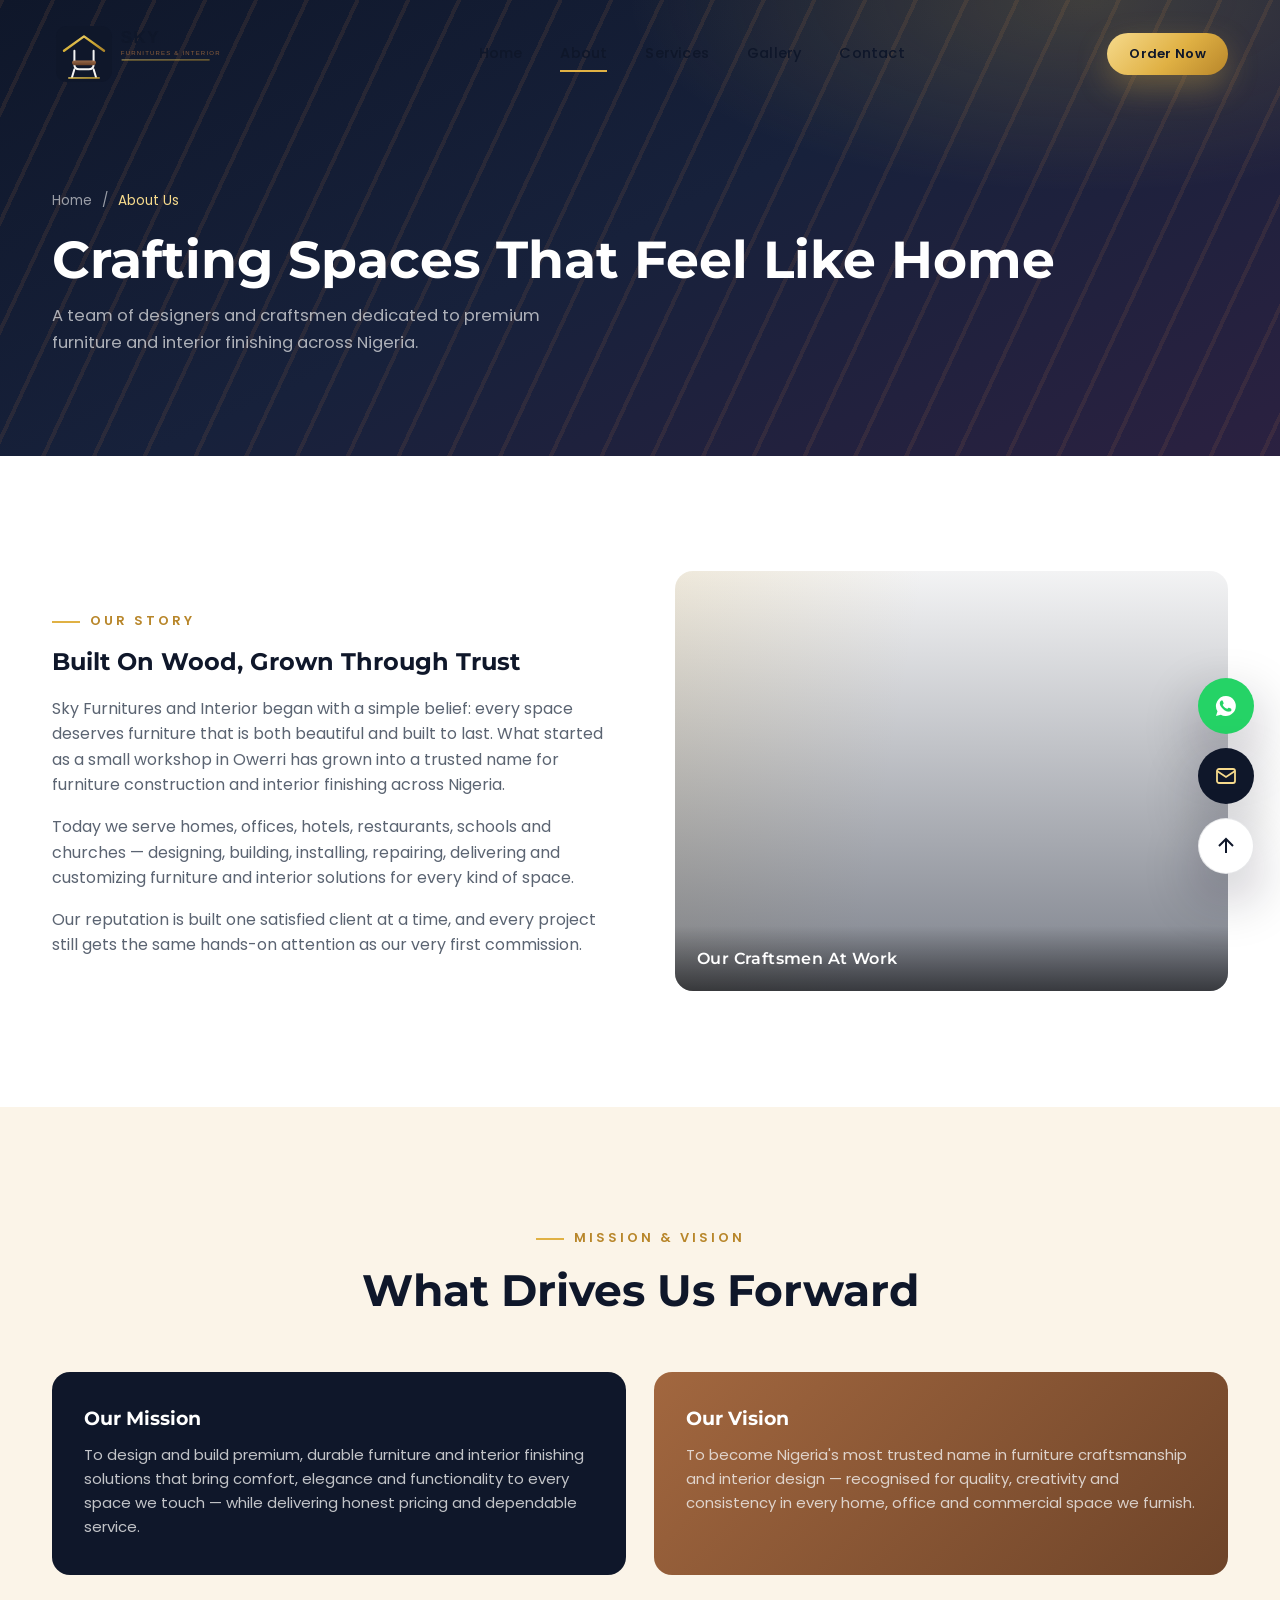
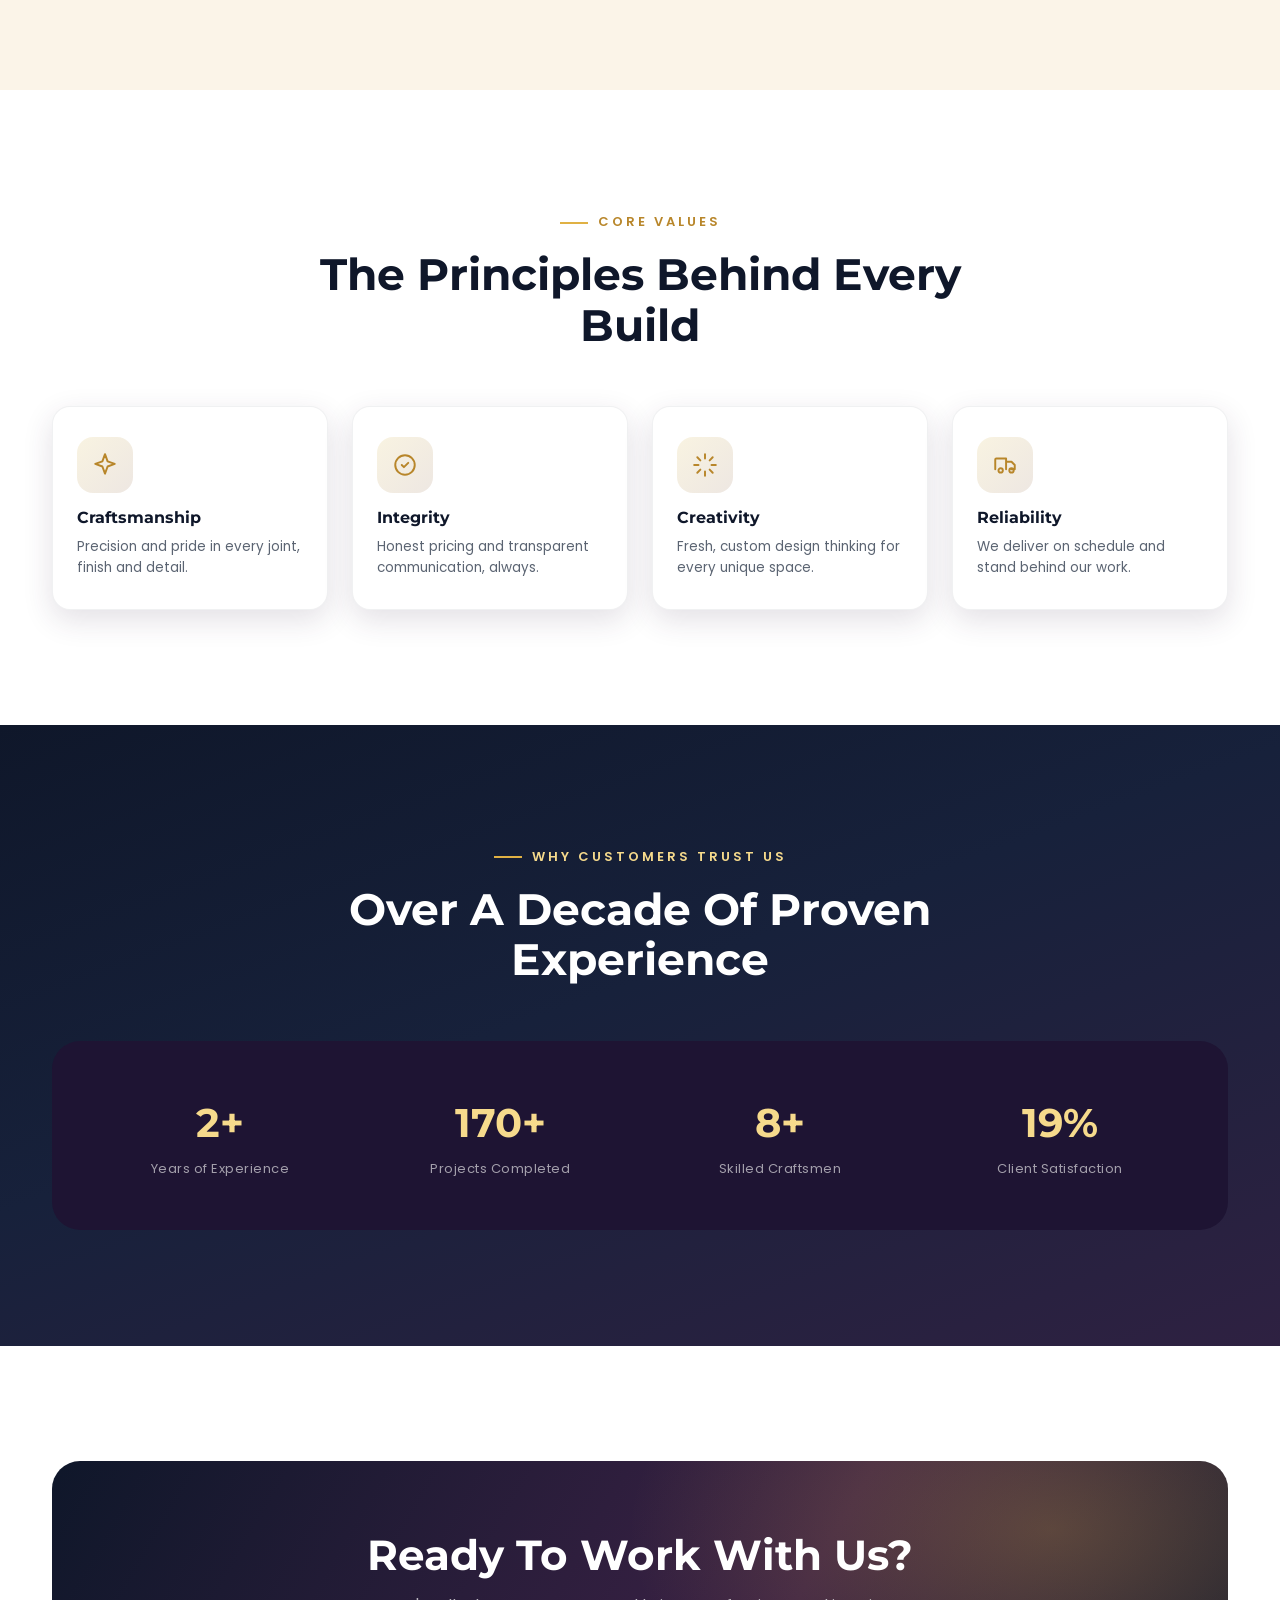
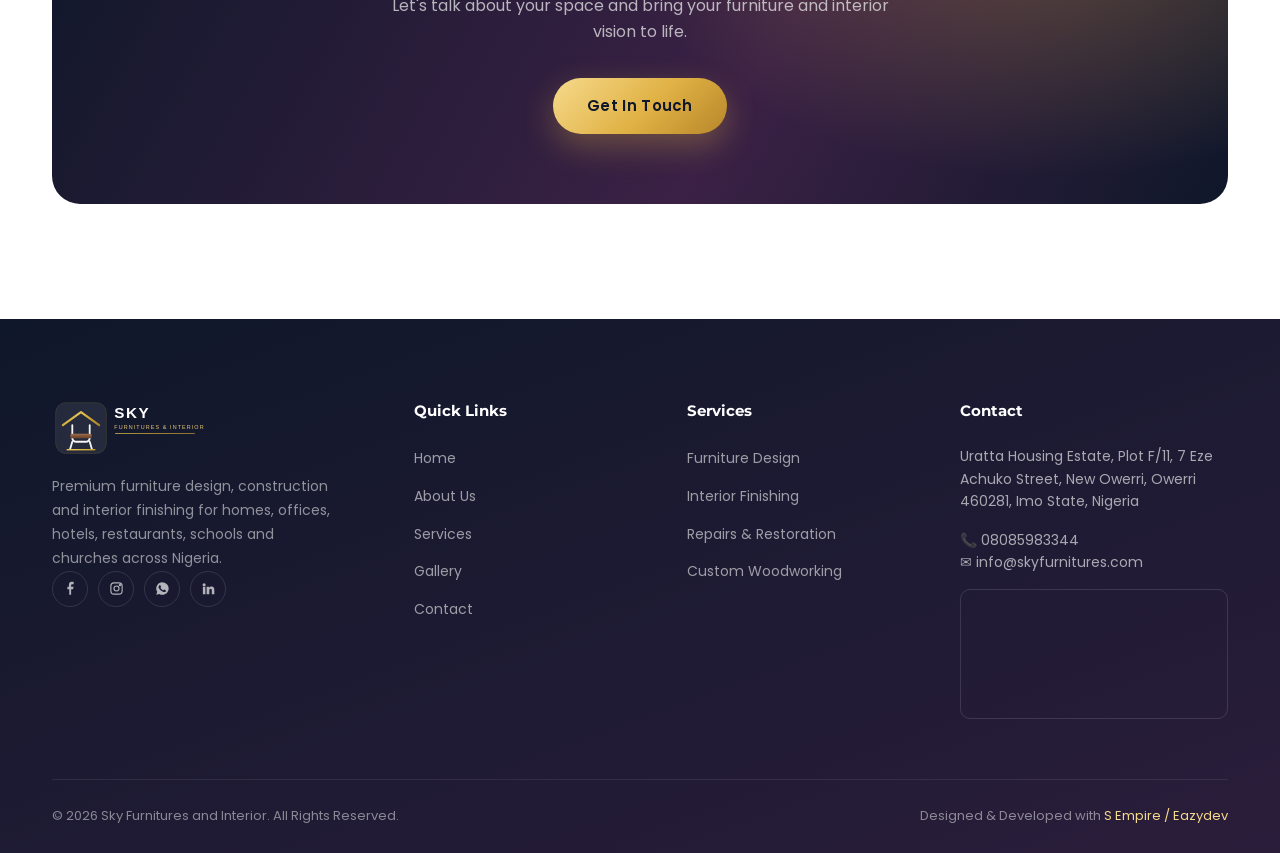
==== commit 52e33ed6: "Update about.html" ====
--- a/about.html
+++ b/about.html
@@ -18,8 +18,8 @@
 <header class="site-header on-light">
   <div class="container nav-wrap">
     <a href="index.html" class="brand" aria-label="Sky Furnitures and Interior home">
-      <img src="images/logo.svg" alt="" class="logo-full">
-      <img src="images/logo-light.svg" alt="Sky Furnitures and Interior" class="logo-light">
+      <img src="logo.svg" alt="" class="logo-full">
+      <img src="logo-light.svg" alt="Sky Furnitures and Interior" class="logo-light">
     </a>
     <nav class="nav-links" id="navLinks">
       <a href="index.html">Home</a>
@@ -141,7 +141,7 @@
   <div class="container">
     <div class="footer-grid">
       <div class="footer-about">
-        <img src="images/logo-light.svg" alt="Sky Furnitures and Interior">
+        <img src="logo-light.svg" alt="Sky Furnitures and Interior">
         <p>Premium furniture design, construction and interior finishing for homes, offices, hotels, restaurants, schools and churches across Nigeria.</p>
         <div class="footer-social">
           <a href="#" aria-label="Facebook"><svg viewBox="0 0 24 24" fill="currentColor"><path d="M13 22v-9h3l1-4h-4V7c0-1 .3-2 2-2h2V1h-3c-3 0-4.5 2-4.5 4.5V9H7v4h3v9z"/></svg></a>
